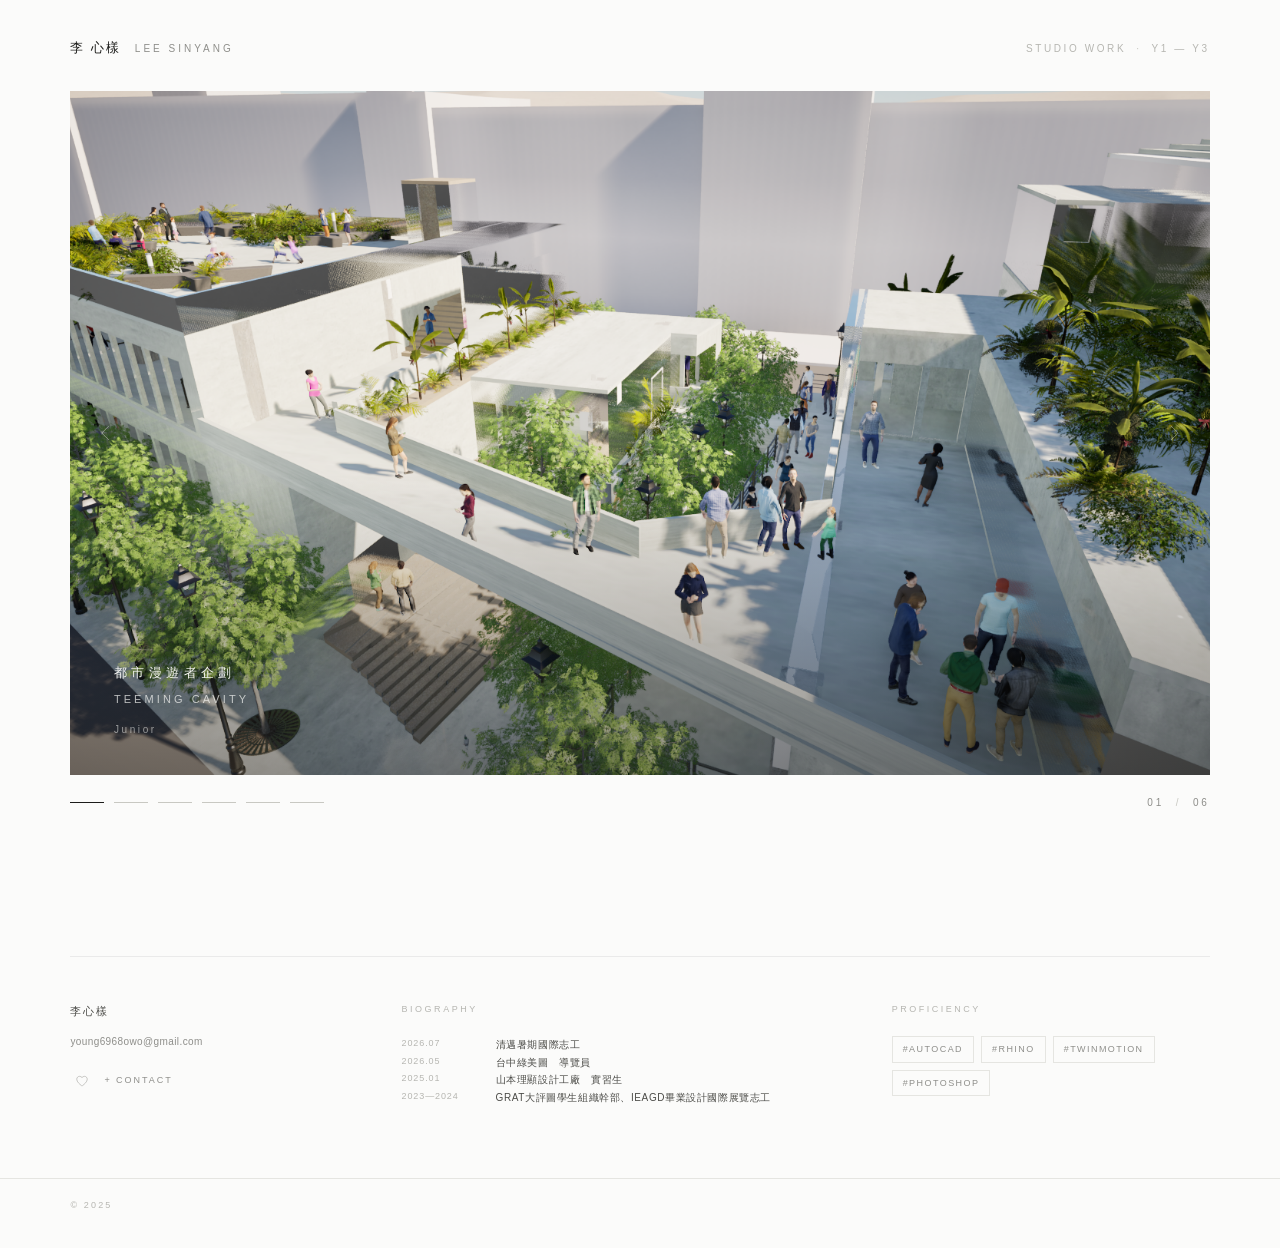
==== index.html @ 543eb3b4 "Redesign footer with Japanese architectural 3-column micro-typography and update PROFILE to BIOGRAPH" ====
<!DOCTYPE html>
<html lang="zh-Hant">
<head>
<meta charset="UTF-8">
<meta name="viewport" content="width=device-width, initial-scale=1">
<meta name="description" content="李心樣 LEE SINYANG — Studio Work, Y1 — Y3">
<title>李心樣 LEE SINYANG — Architecture Portfolio</title>
<link rel="stylesheet" href="style.css">
<link rel="preload" as="image" href="images/cover-1.png" fetchpriority="high">
<!-- 桌機（>768px）沿用瀏覽器原生預載，畫質與速度完全不變；手機由 script.js 延遲載入 -->
<link rel="preload" as="image" href="images/cover-2.jpg" media="(min-width: 769px)">
<link rel="preload" as="image" href="images/cover-3.jpg" media="(min-width: 769px)">
<link rel="preload" as="image" href="images/cover-4.png" media="(min-width: 769px)">
<link rel="preload" as="image" href="images/cover-5.jpg" media="(min-width: 769px)">
<link rel="preload" as="image" href="images/cover-6.jpg" media="(min-width: 769px)">
</head>
<body class="page-home">

  <!-- ============================ HEADER ============================ -->
  <header class="site-head">
    <a class="mark" href="index.html">
      <span class="mark-cn"><span class="surname">李</span><span class="given">心樣</span></span>
      <span class="mark-en">LEE SINYANG</span>
    </a>
    <nav class="head-meta" aria-label="站內資訊">
      <span>STUDIO WORK</span>
      <span class="dotsep">·</span>
      <span>Y1 — Y3</span>
    </nav>
  </header>

  <main>

    <!-- ============================ HERO CAROUSEL ============================ -->
    <section class="hero" id="hero" aria-roledescription="carousel" aria-label="建築作品輪播">

      <div class="slides" id="slides">

        <article class="slide is-active" data-id="1" aria-hidden="false">
          <a class="slide-link" href="project.html?id=1">
            <img src="images/cover-1.png" alt="都市漫遊者企劃 Teeming Cavity" fetchpriority="high" decoding="async">
            <div class="slide-caption">
              <h2 class="s-title-cn">都市漫遊者企劃</h2>
              <p class="s-title-en">TEEMING CAVITY</p>
              <p class="s-meta">Junior</p>
            </div>
          </a>
        </article>

        <article class="slide" data-id="2" aria-hidden="true">
          <a class="slide-link" href="project.html?id=2">
            <img data-src="images/cover-2.jpg" alt="閭巷囊體 Everyday Block" loading="lazy" decoding="async">
            <div class="slide-caption">
              <h2 class="s-title-cn">閭巷囊體</h2>
              <p class="s-title-en">EVERYDAY BLOCK</p>
              <p class="s-meta">Junior</p>
            </div>
          </a>
        </article>

        <article class="slide" data-id="3" aria-hidden="true">
          <a class="slide-link" href="project.html?id=3">
            <img data-src="images/cover-3.jpg" alt="海線物語 Ephemeral-Mass" loading="lazy" decoding="async">
            <div class="slide-caption">
              <h2 class="s-title-cn">海線物語</h2>
              <p class="s-title-en">EPHEMERAL-MASS</p>
              <p class="s-meta">Sophomore</p>
            </div>
          </a>
        </article>

        <article class="slide" data-id="4" aria-hidden="true">
          <a class="slide-link" href="project.html?id=4">
            <img data-src="images/cover-4.png" alt="居住身體與都市身體 Slit Oculus" loading="lazy" decoding="async">
            <div class="slide-caption">
              <h2 class="s-title-cn">居住身體與都市身體</h2>
              <p class="s-title-en">SLIT OCULUS</p>
              <p class="s-meta">Sophomore</p>
            </div>
          </a>
        </article>

        <article class="slide" data-id="5" aria-hidden="true">
          <a class="slide-link" href="project.html?id=5">
            <img data-src="images/cover-5.jpg" alt="室內·視外·室外·視內" loading="lazy" decoding="async">
            <div class="slide-caption">
              <h2 class="s-title-cn">室內·視外·室外·視內</h2>
              <p class="s-title-en">[ IN ] SIGHT · OUT&nbsp;&nbsp;[ OUT ] SITE · IN</p>
              <p class="s-meta">Freshman</p>
            </div>
          </a>
        </article>

        <article class="slide" data-id="6" aria-hidden="true">
          <a class="slide-link" href="project.html?id=6">
            <img data-src="images/cover-6.jpg" alt="之間 Between" loading="lazy" decoding="async">
            <div class="slide-caption">
              <h2 class="s-title-cn">之間</h2>
              <p class="s-title-en">BETWEEN</p>
              <p class="s-meta">Freshman</p>
            </div>
          </a>
        </article>

        <button class="nav-arrow nav-prev" id="prevBtn" type="button" aria-label="上一件作品">
          <svg viewBox="0 0 24 24" aria-hidden="true"><path d="M15 4 L7 12 L15 20"/></svg>
        </button>
        <button class="nav-arrow nav-next" id="nextBtn" type="button" aria-label="下一件作品">
          <svg viewBox="0 0 24 24" aria-hidden="true"><path d="M9 4 L17 12 L9 20"/></svg>
        </button>
      </div>

      <div class="hero-foot">
        <div class="progress" id="progress" role="tablist" aria-label="作品進度"></div>
        <div class="counter">
          <span id="counterCur">01</span>
          <span class="sep">/</span>
          <span>06</span>
        </div>
      </div>
    </section>

    <!-- ============================ PROFILE / FOOTER INFO ============================ -->
    <section class="profile" id="profile">
      <div class="profile-grid">

        <div class="col col-name">
          <div class="identity">
            <p class="identity-name">李心樣</p>
            <a class="identity-mail" href="mailto:young6968owo@gmail.com">young6968owo@gmail.com</a>
            <div class="identity-actions">
              <button class="heart-btn" id="heartBtn" type="button" aria-label="Like this portfolio">
                <svg class="heart-icon" viewBox="0 0 24 24" aria-hidden="true">
                  <path d="M12 20.3c-.3 0-.6-.1-.8-.3C7.9 17.3 3 13.4 3 8.9 3 6.2 5.1 4 7.8 4c1.6 0 3.1.8 4.2 2.1C13.1 4.8 14.6 4 16.2 4 18.9 4 21 6.2 21 8.9c0 4.5-4.9 8.4-8.2 11.1-.2.2-.5.3-.8.3z"/>
                </svg>
              </button>
              <button class="contact-toggle" type="button" id="contactToggle" aria-expanded="false" aria-controls="contactPanel">+ CONTACT</button>
            </div>
          </div>
        </div>

        <div class="col col-bio">
          <p class="label">BIOGRAPHY</p>
          <ul class="bio">
            <li><span class="yr">2026.07</span><span class="txt">清邁暑期國際志工</span></li>
            <li><span class="yr">2026.05</span><span class="txt">台中綠美圖　導覽員</span></li>
            <li><span class="yr">2025.01</span><span class="txt">山本理顯設計工廠　實習生</span></li>
            <li><span class="yr">2023—2024</span><span class="txt">GRAT大評圖學生組織幹部、IEAGD畢業設計國際展覽志工</span></li>
          </ul>
        </div>

        <div class="col col-skills">
          <p class="label">PROFICIENCY</p>
          <ul class="tags">
            <li>#AutoCAD</li>
            <li>#Rhino</li>
            <li>#Twinmotion</li>
            <li>#Photoshop</li>
          </ul>
        </div>

      </div>

      <div class="contact-panel" id="contactPanel">
        <form class="contact-form" id="contactForm" novalidate>
          <textarea class="contact-memo" name="message" placeholder="MEMO" required></textarea>
          <input class="contact-visitor" type="text" name="visitor" placeholder="NAME / EMAIL (OPTIONAL)">
          <div class="contact-actions">
            <button class="send-btn" type="submit">SEND</button>
            <span class="send-status" id="sendStatus" aria-live="polite"></span>
          </div>
        </form>
      </div>
    </section>

  </main>

  <footer class="site-foot">
    <span>© 2025</span>
  </footer>

  <script src="script.js"></script>
</body>
</html>
---- style.css ----
/* ==========================================================================
   MU CHEN — Architecture Portfolio
   Japanese minimal : 大面積留白 / 極淡灰階 / 輕盈無襯線 / 嚴謹對齊
   ========================================================================== */

/* ---------- reset ---------- */
*, *::before, *::after { box-sizing: border-box; }
html, body, h1, h2, h3, p, figure, figcaption, ul, li { margin: 0; padding: 0; }
ul { list-style: none; }
img { display: block; max-width: 100%; }
a { color: inherit; text-decoration: none; }
button { font: inherit; color: inherit; background: none; border: 0; padding: 0; cursor: pointer; }

/* ---------- tokens ---------- */
:root {
  --bg:          #fbfbfa;   /* 紙白 */
  --ink:         #1c1c1a;   /* 墨 */
  --ink-soft:    #4c4c48;
  --gray:        #8e8e8a;
  --gray-light:  #b6b6b1;
  --line:        #e5e5e1;
  --line-strong: #c8c8c2;
  --on-image:    #f5f5f2;

  --font: "Helvetica Neue", Helvetica, "Hiragino Kaku Gothic ProN", "Noto Sans TC",
          "PingFang TC", "Microsoft JhengHei", Arial, sans-serif;

  --ease: cubic-bezier(.22, .61, .36, 1);
  --fade: 1400ms;                       /* 輪播淡入淡出時間 */
  --pad:  clamp(20px, 5.5vw, 84px);     /* 全站左右留白 */
}

html { -webkit-text-size-adjust: 100%; }

body {
  background: var(--bg);
  color: var(--ink);
  font-family: var(--font);
  font-size: 13px;
  font-weight: 300;
  line-height: 1.9;
  letter-spacing: .06em;
  -webkit-font-smoothing: antialiased;
  -moz-osx-font-smoothing: grayscale;
}

/* 共用微字級標籤 */
.label {
  font-size: .5625rem;         /* 9px */
  letter-spacing: .28em;
  text-transform: uppercase;
  color: var(--gray-light);
  margin-bottom: 18px;
}

/* 圖片尚未放入 images/ 時的極簡佔位框 */
.fig-missing {
  width: 100%;
  min-height: 240px;
  border: 1px solid var(--line);
  background: #f4f4f2;
  display: flex;
  align-items: center;
  justify-content: center;
  font-size: .625rem;
  letter-spacing: .24em;
  color: var(--gray-light);
  text-transform: uppercase;
}

/* ==========================================================================
   HEADER
   ========================================================================== */
.site-head {
  display: flex;
  align-items: flex-start;
  justify-content: space-between;
  padding: clamp(24px, 4vh, 44px) var(--pad) clamp(20px, 3.4vh, 36px);
}

.mark { display: flex; align-items: baseline; gap: 14px; }
.mark-cn { font-size: .8125rem; letter-spacing: normal; display: inline-flex; }
.mark-cn .surname { margin-right: .6em; }
.mark-cn .given { letter-spacing: .14em; }
.mark-en { font-size: .625rem; letter-spacing: .3em; color: var(--gray); }

.head-meta {
  display: flex;
  gap: 10px;
  font-size: .625rem;
  letter-spacing: .26em;
  color: var(--gray-light);
  padding-top: 3px;
}
.head-meta .dotsep { color: var(--line-strong); }

/* ==========================================================================
   HERO CAROUSEL
   ========================================================================== */
.hero { padding: 0 var(--pad); }

.slides {
  position: relative;
  width: 100%;
  height: min(76vh, 780px);
  overflow: hidden;
  background: #f0f0ee;
}

.slide {
  position: absolute;
  inset: 0;
  opacity: 0;
  visibility: hidden;
  transition: opacity var(--fade) var(--ease), visibility 0s linear var(--fade);
}
.slide.is-active {
  opacity: 1;
  visibility: visible;
  z-index: 2;
  transition: opacity var(--fade) var(--ease), visibility 0s;
}

.slide-link { display: block; width: 100%; height: 100%; position: relative; }

.slide img {
  width: 100%;
  height: 100%;
  object-fit: cover;
  transform: scale(1);
  transition: transform 7200ms linear;
}
.slide.is-active img { transform: scale(1.045); }   /* 極輕微推進 */

.slide .fig-missing { height: 100%; min-height: 0; border: 0; }

/* 底部極淡漸層，只為托住小字 */
.slide-link::after {
  content: "";
  position: absolute;
  left: 0; right: 0; bottom: 0;
  height: 44%;
  background: linear-gradient(to top, rgba(20, 20, 18, .42), rgba(20, 20, 18, 0));
  pointer-events: none;
}

.slide-caption {
  position: absolute;
  left: clamp(20px, 3.4vw, 48px);
  bottom: clamp(22px, 4vh, 44px);
  z-index: 2;
  color: var(--on-image);
}
.s-title-cn {
  font-size: .8125rem;         /* 13px */
  font-weight: 300;
  letter-spacing: .34em;
  line-height: 1.6;
}
.s-title-en {
  margin-top: 6px;
  font-size: .6875rem;         /* 11px */
  letter-spacing: .28em;
  color: rgba(245, 245, 242, .72);
}
.s-meta {
  margin-top: 10px;
  font-size: .625rem;          /* 10px */
  letter-spacing: .26em;
  color: rgba(245, 245, 242, .55);
}
.s-meta .sep { padding: 0 6px; }

/* ---------- 微型箭頭 ---------- */
.nav-arrow {
  position: absolute;
  top: 50%;
  z-index: 3;
  width: 46px; height: 46px;
  transform: translateY(-50%);
  display: flex; align-items: center; justify-content: center;
  opacity: .5;
  transition: opacity 400ms var(--ease);
}
.nav-arrow:hover, .nav-arrow:focus-visible { opacity: 1; }
.nav-prev { left: clamp(4px, 1vw, 14px); }
.nav-next { right: clamp(4px, 1vw, 14px); }
.nav-arrow svg {
  width: 20px; height: 20px;
  fill: none;
  stroke: var(--on-image);
  stroke-width: 1;
  stroke-linecap: square;
  stroke-linejoin: miter;
}

/* ---------- 進度線 + 計數 ---------- */
.hero-foot {
  display: flex;
  align-items: center;
  justify-content: space-between;
  padding: 18px 0 0;
}

.progress { display: flex; gap: 10px; }

.dot {
  width: 34px; height: 16px;
  display: flex; align-items: center;
  position: relative;
}
.dot::before {
  content: "";
  position: absolute;
  left: 0; right: 0;
  height: 1px;
  background: var(--line-strong);
}
.dot-fill {
  position: relative;
  display: block;
  width: 100%; height: 1px;
  background: var(--ink);
  transform: scaleX(0);
  transform-origin: left center;
}
.dot.is-active .dot-fill { animation: dotFill 5000ms linear forwards; }
.dot.is-active.is-paused .dot-fill { animation-play-state: paused; }

@keyframes dotFill { from { transform: scaleX(0); } to { transform: scaleX(1); } }

.counter {
  font-size: .625rem;
  letter-spacing: .28em;
  color: var(--gray);
}
.counter .sep { padding: 0 6px; color: var(--line-strong); }

/* ==========================================================================
   PROFILE
   ========================================================================== */
.profile {
  padding: clamp(80px, 16vh, 190px) var(--pad) clamp(48px, 8vh, 90px);
}

.profile-grid {
  display: grid;
  grid-template-columns: minmax(180px, .8fr) minmax(280px, 1.3fr) minmax(200px, 1fr);
  gap: clamp(36px, 6vw, 110px);
  align-items: start;
  border-top: 1px solid #eaeaea;
  padding-top: 44px;
}

/* ---- 左欄 [IDENTIFIER]：姓名 / Email / 微型按鈕群，垂直收束 ---- */
.identity {
  display: flex;
  flex-direction: column;
  align-items: flex-start;
  gap: 10px;
}
.identity-name {
  font-size: .6875rem;         /* 11px */
  letter-spacing: .15em;
  color: var(--ink-soft);
}
.identity-mail {
  font-size: .625rem;          /* 10px */
  letter-spacing: .04em;
  text-transform: lowercase;
  color: var(--gray);
  border-bottom: 1px solid transparent;
  padding-bottom: 2px;
  transition: border-color 400ms var(--ease), color 400ms var(--ease);
}
.identity-mail:hover { color: var(--ink); border-color: var(--line); }

.identity-actions {
  display: flex;
  align-items: center;
  gap: 6px;
  margin-top: 2px;
}

.heart-btn {
  display: inline-flex;
  align-items: center;
  justify-content: center;
  width: 24px;
  height: 24px;
  padding: 0;
}
.heart-icon {
  width: 14px;
  height: 14px;
  fill: none;
  stroke: var(--gray-light);
  stroke-width: 1.3;
  transition: stroke 400ms var(--ease);
}
.heart-btn:hover .heart-icon { stroke: var(--gray); }
.heart-btn.is-liked .heart-icon {
  fill: #c9776b;
  stroke: #c9776b;
  animation: heartPop 620ms var(--ease);
}
@keyframes heartPop {
  0%   { transform: scale(1); }
  30%  { transform: scale(1.4); }
  55%  { transform: scale(.9); }
  100% { transform: scale(1); }
}

.bio li {
  display: flex;
  gap: 18px;
  font-size: .625rem;          /* 10px */
  line-height: 1.75;
  color: var(--ink-soft);
}
.bio .yr {
  flex: 0 0 76px;
  font-size: .5625rem;         /* 9px */
  letter-spacing: .1em;
  color: var(--gray-light);
}
.bio .txt { letter-spacing: .06em; }

.tags { display: flex; flex-wrap: wrap; gap: 7px; }
.tags li {
  font-size: .5625rem;         /* 9px */
  letter-spacing: .16em;
  text-transform: uppercase;
  color: var(--gray);
  border: 1px solid var(--line);
  padding: 5px 10px;
  line-height: 1.6;
  transition: border-color 400ms var(--ease), color 400ms var(--ease);
}
.tags li:hover { border-color: var(--line-strong); color: var(--ink-soft); }

/* ==========================================================================
   FOOTER
   ========================================================================== */
.site-foot {
  padding: 18px var(--pad) 34px;
  border-top: 1px solid var(--line);
  font-size: .5625rem;
  letter-spacing: .24em;
  color: var(--gray-light);
}

/* 左欄按鈕群：愛心 + CONTACT，緊湊並列，不再橫拉成長條 */
.contact-toggle {
  font-size: .5625rem;         /* 9px */
  letter-spacing: .22em;
  color: var(--gray);
  padding: 6px 4px;
  transition: color 400ms var(--ease);
}
.contact-toggle:hover { color: var(--ink); }

.contact-panel {
  max-height: 0;
  opacity: 0;
  overflow: hidden;
  visibility: hidden;
  transition: max-height 600ms var(--ease), opacity 400ms var(--ease), visibility 0s linear 600ms;
}
.contact-panel.is-open {
  max-height: 420px;
  opacity: 1;
  visibility: visible;
  transition: max-height 600ms var(--ease), opacity 500ms var(--ease) 80ms, visibility 0s;
}

.contact-form {
  display: flex;
  flex-direction: column;
  gap: 16px;
  max-width: 420px;
  margin-top: 32px;
}
.contact-memo,
.contact-visitor {
  width: 100%;
  border: none;
  border-bottom: 1px solid var(--line);
  background: transparent;
  font-family: var(--font);
  font-size: .75rem;
  letter-spacing: .06em;
  color: var(--ink);
  padding: 8px 2px;
  transition: border-color 400ms var(--ease);
}
.contact-memo { resize: vertical; min-height: 64px; line-height: 1.9; }
.contact-memo:focus,
.contact-visitor:focus { outline: none; border-color: var(--ink); }
.contact-memo::placeholder,
.contact-visitor::placeholder {
  color: var(--gray-light);
  letter-spacing: .22em;
  font-size: .625rem;
  text-transform: uppercase;
}

.contact-actions { display: flex; align-items: center; gap: 18px; }
.send-btn {
  font-size: .625rem;
  letter-spacing: .3em;
  text-transform: uppercase;
  color: var(--ink-soft);
  border: 1px solid var(--line-strong);
  padding: 10px 24px;
  transition: border-color 400ms var(--ease), color 400ms var(--ease);
}
.send-btn:hover { border-color: var(--ink); color: var(--ink); }
.send-btn:disabled { opacity: .5; }
.send-status {
  font-size: .5625rem;
  letter-spacing: .22em;
  color: var(--gray);
  opacity: 0;
  transition: opacity 400ms var(--ease);
}
.send-status.is-visible { opacity: 1; }

/* ==========================================================================
   PROJECT PAGE
   ========================================================================== */
.html-project {
  scroll-behavior: smooth;
  scroll-snap-type: y proximity;
}

.proj-head {
  position: fixed;
  top: 0; left: 0; right: 0;
  z-index: 20;
  display: flex;
  align-items: baseline;
  justify-content: space-between;
  padding: clamp(18px, 3vh, 30px) var(--pad);
  background: rgba(251, 251, 250, .86);
  -webkit-backdrop-filter: blur(10px);
  backdrop-filter: blur(10px);
}

.back {
  display: inline-flex;
  align-items: baseline;
  gap: 10px;
  font-size: .625rem;
  letter-spacing: .3em;
  color: var(--gray);
  transition: color 400ms var(--ease);
  padding: 12px;
  margin: -12px;   /* 擴大手機點擊範圍，不影響視覺字級與位置 */
}
.back:hover { color: var(--ink); }
.back .arrow {
  font-size: .75rem;
  display: inline-block;
  transition: transform 400ms var(--ease);
}
.back:hover .arrow { transform: translateX(-4px); }

.proj-id {
  display: flex;
  align-items: baseline;
  gap: 16px;
  text-align: right;
}
.proj-id .p-cn   { font-size: .75rem;  letter-spacing: .3em; }
.proj-id .p-en   { font-size: .625rem; letter-spacing: .26em; color: var(--gray); }
.proj-id .p-meta { font-size: .625rem; letter-spacing: .22em; color: var(--gray-light); }

/* ---------- 右側導覽細線 ---------- */
.rail {
  position: fixed;
  right: calc(var(--pad) * .55);
  top: 50%;
  transform: translateY(-50%);
  z-index: 15;
  display: flex;
  flex-direction: column;
  align-items: flex-end;
  gap: 12px;
  font-size: .5625rem;
  letter-spacing: .22em;
  color: var(--gray-light);
}
.rail-ticks { display: flex; flex-direction: column; align-items: flex-end; gap: 9px; }
.tick {
  display: block;
  width: 16px; height: 1px;
  background: var(--line-strong);
  transition: width 500ms var(--ease), background 500ms var(--ease);
}
.tick.is-current { width: 30px; background: var(--ink); }
.rail-num { color: var(--ink); }

/* ---------- 十頁 ---------- */
.sheet {
  min-height: 100vh;
  scroll-snap-align: start;
  display: flex;
  flex-direction: column;
  justify-content: center;
  padding: clamp(88px, 13vh, 140px) var(--pad) clamp(44px, 8vh, 92px);
}

.sheet-fig {
  flex: 1 1 auto;
  min-height: 0;
  display: flex;
  align-items: center;
  justify-content: center;
}
.sheet-fig img {
  max-height: 70vh;
  max-width: 100%;
  width: auto;
  object-fit: contain;
  opacity: 0;
  transform: translateY(16px);
  transition: opacity 1200ms var(--ease), transform 1200ms var(--ease);
}
.sheet.is-visible .sheet-fig img { opacity: 1; transform: none; }
.sheet-fig .fig-missing { max-width: 900px; height: 56vh; }

.sheet-cap {
  flex: 0 0 auto;
  margin-top: 20px;
  display: flex;
  align-items: baseline;
  gap: 20px;
  font-size: .625rem;          /* 10px */
  letter-spacing: .28em;
  color: var(--gray);
  text-transform: uppercase;
  opacity: 0;
  transform: translateY(8px);
  transition: opacity 1200ms var(--ease) 160ms, transform 1200ms var(--ease) 160ms;
}
.sheet.is-visible .sheet-cap { opacity: 1; transform: none; }
.sheet-cap .num { color: var(--ink); }

/* 第一頁的簡短說明 */
.sheet-note {
  margin-top: 14px;
  max-width: 46ch;
  font-size: .75rem;
  line-height: 2.2;
  letter-spacing: .1em;
  color: var(--ink-soft);
  opacity: 0;
  transition: opacity 1400ms var(--ease) 280ms;
}
.sheet.is-visible .sheet-note { opacity: 1; }

.proj-foot {
  display: flex;
  justify-content: space-between;
  padding: 30px var(--pad) 40px;
  border-top: 1px solid var(--line);
  font-size: .625rem;
  letter-spacing: .26em;
  color: var(--gray-light);
}
.proj-foot .foot-back { transition: color 400ms var(--ease); }
.proj-foot .foot-back:hover { color: var(--ink); }

/* ==========================================================================
   RESPONSIVE
   ========================================================================== */
@media (max-width: 900px) {
  .profile-grid { grid-template-columns: 1fr 1fr; row-gap: 56px; }
  .col-skills { grid-column: 1 / -1; }
}

@media (max-width: 640px) {
  body { font-size: 12px; }

  /* ---- 首頁封面：1:1 正方形 ---- */
  .slides { aspect-ratio: 1 / 1; height: auto; max-height: 80vh; contain: layout paint; }
  .slide { contain: layout paint; }

  .head-meta { display: none; }
  .profile-grid { grid-template-columns: 1fr; row-gap: 48px; }
  .bio li { flex-direction: column; gap: 0; line-height: 2; }
  .bio .yr { flex: none; }
  .rail { display: none; }
  .proj-id .p-cn, .proj-id .p-meta { display: none; }

  /* ---- 作品內頁：原地畫冊切換模式（Single Page Viewer） ---- */
  .sheets {
    position: relative;
    height: 100vh;
    height: 100dvh;
    overflow: hidden;
    contain: content;
  }
  .sheet {
    position: absolute;
    inset: 0;
    min-height: 0;
    padding: clamp(64px, 12vh, 92px) 20px clamp(48px, 8vh, 72px);
    opacity: 0;
    visibility: hidden;
    contain: layout paint style;
    content-visibility: auto;      /* 非當前頁跳過渲染運算，避免手機重繪卡頓 */
    transition: opacity 900ms var(--ease), visibility 0s linear 900ms;
  }
  .sheet.is-current {
    opacity: 1;
    visibility: visible;
    z-index: 2;
    content-visibility: visible;   /* 當前頁強制完整渲染 */
    transition: opacity 900ms var(--ease), visibility 0s;
  }
  .sheet-fig img { max-height: 58vh; }
  .sheet-note { display: none; }   /* 單頁模式聚焦圖面，說明文字收起 */
}

/* ==========================================================================
   MOTION PREFERENCE
   ========================================================================== */
@media (prefers-reduced-motion: reduce) {
  * { transition-duration: .01ms !important; animation-duration: .01ms !important; }
  .html-project { scroll-behavior: auto; }
  .slide.is-active img { transform: none; }
  .dot.is-active .dot-fill { transform: scaleX(1); animation: none; }
  .sheet .sheet-fig img,
  .sheet .sheet-cap,
  .sheet .sheet-note { opacity: 1; transform: none; }
}

/* focus */
:focus-visible { outline: 1px solid var(--line-strong); outline-offset: 4px; }
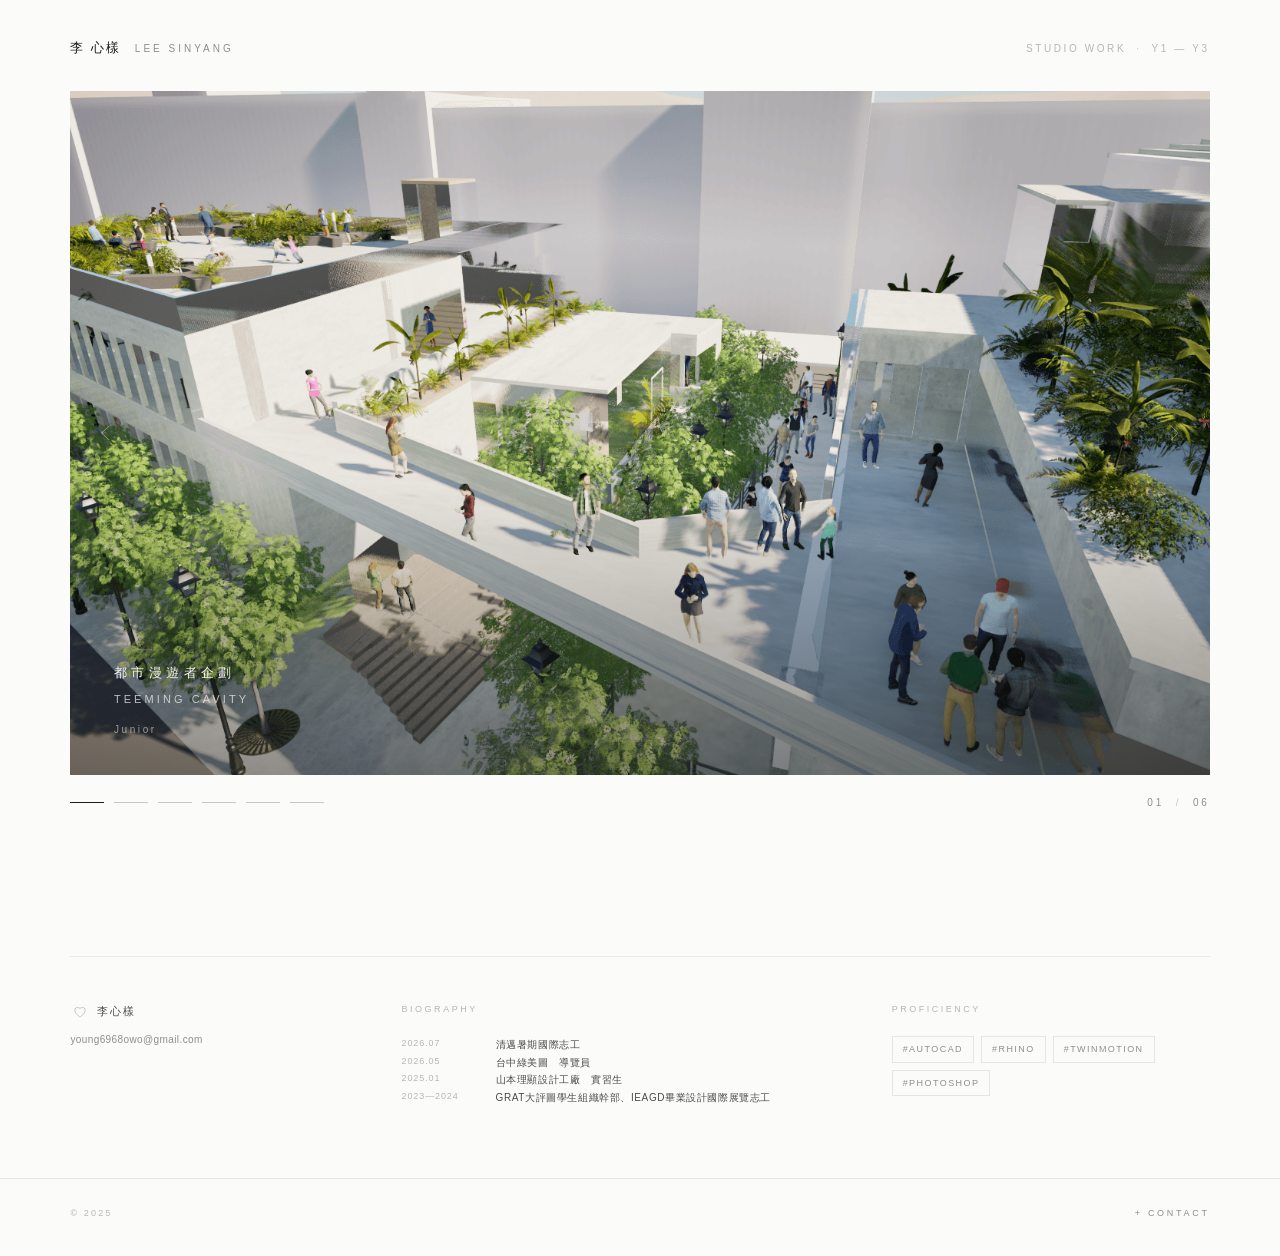
==== commit 386c5adc: "Reposition heart before name, email on new line, and tuck +CONTACT back to footer bottom" ====
--- a/index.html
+++ b/index.html
@@ -126,16 +126,15 @@
 
         <div class="col col-name">
           <div class="identity">
-            <p class="identity-name">李心樣</p>
-            <a class="identity-mail" href="mailto:young6968owo@gmail.com">young6968owo@gmail.com</a>
-            <div class="identity-actions">
+            <div class="identity-row">
               <button class="heart-btn" id="heartBtn" type="button" aria-label="Like this portfolio">
                 <svg class="heart-icon" viewBox="0 0 24 24" aria-hidden="true">
                   <path d="M12 20.3c-.3 0-.6-.1-.8-.3C7.9 17.3 3 13.4 3 8.9 3 6.2 5.1 4 7.8 4c1.6 0 3.1.8 4.2 2.1C13.1 4.8 14.6 4 16.2 4 18.9 4 21 6.2 21 8.9c0 4.5-4.9 8.4-8.2 11.1-.2.2-.5.3-.8.3z"/>
                 </svg>
               </button>
-              <button class="contact-toggle" type="button" id="contactToggle" aria-expanded="false" aria-controls="contactPanel">+ CONTACT</button>
+              <p class="identity-name">李心樣</p>
             </div>
+            <a class="identity-mail" href="mailto:young6968owo@gmail.com">young6968owo@gmail.com</a>
           </div>
         </div>
 
@@ -160,23 +159,26 @@
         </div>
 
       </div>
-
-      <div class="contact-panel" id="contactPanel">
-        <form class="contact-form" id="contactForm" novalidate>
-          <textarea class="contact-memo" name="message" placeholder="MEMO" required></textarea>
-          <input class="contact-visitor" type="text" name="visitor" placeholder="NAME / EMAIL (OPTIONAL)">
-          <div class="contact-actions">
-            <button class="send-btn" type="submit">SEND</button>
-            <span class="send-status" id="sendStatus" aria-live="polite"></span>
-          </div>
-        </form>
-      </div>
     </section>
 
   </main>
 
   <footer class="site-foot">
-    <span>© 2025</span>
+    <div class="foot-row">
+      <span>© 2025</span>
+      <button class="contact-toggle" type="button" id="contactToggle" aria-expanded="false" aria-controls="contactPanel">+ CONTACT</button>
+    </div>
+
+    <div class="contact-panel" id="contactPanel">
+      <form class="contact-form" id="contactForm" novalidate>
+        <textarea class="contact-memo" name="message" placeholder="MEMO" required></textarea>
+        <input class="contact-visitor" type="text" name="visitor" placeholder="NAME / EMAIL (OPTIONAL)">
+        <div class="contact-actions">
+          <button class="send-btn" type="submit">SEND</button>
+          <span class="send-status" id="sendStatus" aria-live="polite"></span>
+        </div>
+      </form>
+    </div>
   </footer>
 
   <script src="script.js"></script>
--- a/style.css
+++ b/style.css
@@ -252,12 +252,17 @@
   padding-top: 44px;
 }
 
-/* ---- 左欄 [IDENTIFIER]：姓名 / Email / 微型按鈕群，垂直收束 ---- */
+/* ---- 左欄 [IDENTIFIER]：愛心＋姓名同行，Email 獨立換行 ---- */
 .identity {
   display: flex;
   flex-direction: column;
   align-items: flex-start;
-  gap: 10px;
+  gap: 8px;
+}
+.identity-row {
+  display: inline-flex;
+  align-items: center;
+  gap: 7px;                    /* 愛心與姓名間距 6~8px */
 }
 .identity-name {
   font-size: .6875rem;         /* 11px */
@@ -275,19 +280,12 @@
 }
 .identity-mail:hover { color: var(--ink); border-color: var(--line); }
 
-.identity-actions {
-  display: flex;
-  align-items: center;
-  gap: 6px;
-  margin-top: 2px;
-}
-
 .heart-btn {
   display: inline-flex;
   align-items: center;
   justify-content: center;
-  width: 24px;
-  height: 24px;
+  width: 20px;
+  height: 20px;
   padding: 0;
 }
 .heart-icon {
@@ -343,19 +341,25 @@
    FOOTER
    ========================================================================== */
 .site-foot {
-  padding: 18px var(--pad) 34px;
+  padding: 26px var(--pad) 34px;
   border-top: 1px solid var(--line);
+}
+.foot-row {
+  display: flex;
+  justify-content: space-between;
+  align-items: center;
   font-size: .5625rem;
   letter-spacing: .24em;
   color: var(--gray-light);
 }
 
-/* 左欄按鈕群：愛心 + CONTACT，緊湊並列，不再橫拉成長條 */
+/* 頁尾獨立一行的細線文字按鈕 */
 .contact-toggle {
   font-size: .5625rem;         /* 9px */
-  letter-spacing: .22em;
+  letter-spacing: .3em;
   color: var(--gray);
-  padding: 6px 4px;
+  padding: 10px;
+  margin: -10px;
   transition: color 400ms var(--ease);
 }
 .contact-toggle:hover { color: var(--ink); }
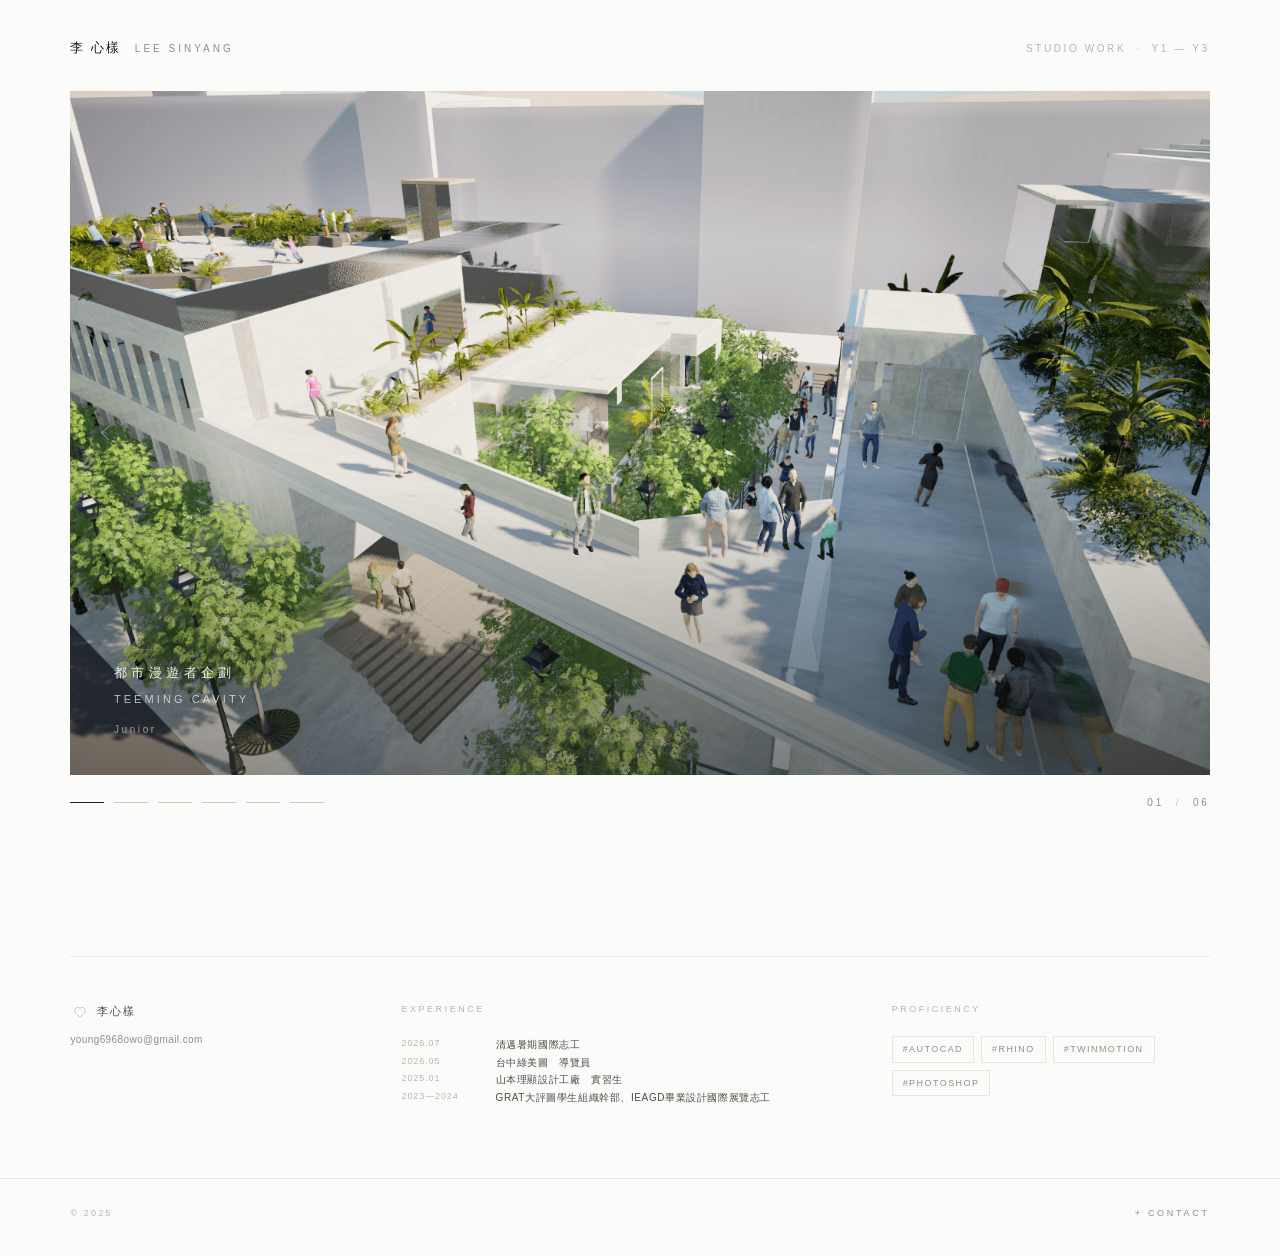
==== commit 439e2347: "Update footer section title from PROFILE to EXPERIENCE" ====
--- a/index.html
+++ b/index.html
@@ -139,7 +139,7 @@
         </div>
 
         <div class="col col-bio">
-          <p class="label">BIOGRAPHY</p>
+          <p class="label">EXPERIENCE</p>
           <ul class="bio">
             <li><span class="yr">2026.07</span><span class="txt">清邁暑期國際志工</span></li>
             <li><span class="yr">2026.05</span><span class="txt">台中綠美圖　導覽員</span></li>
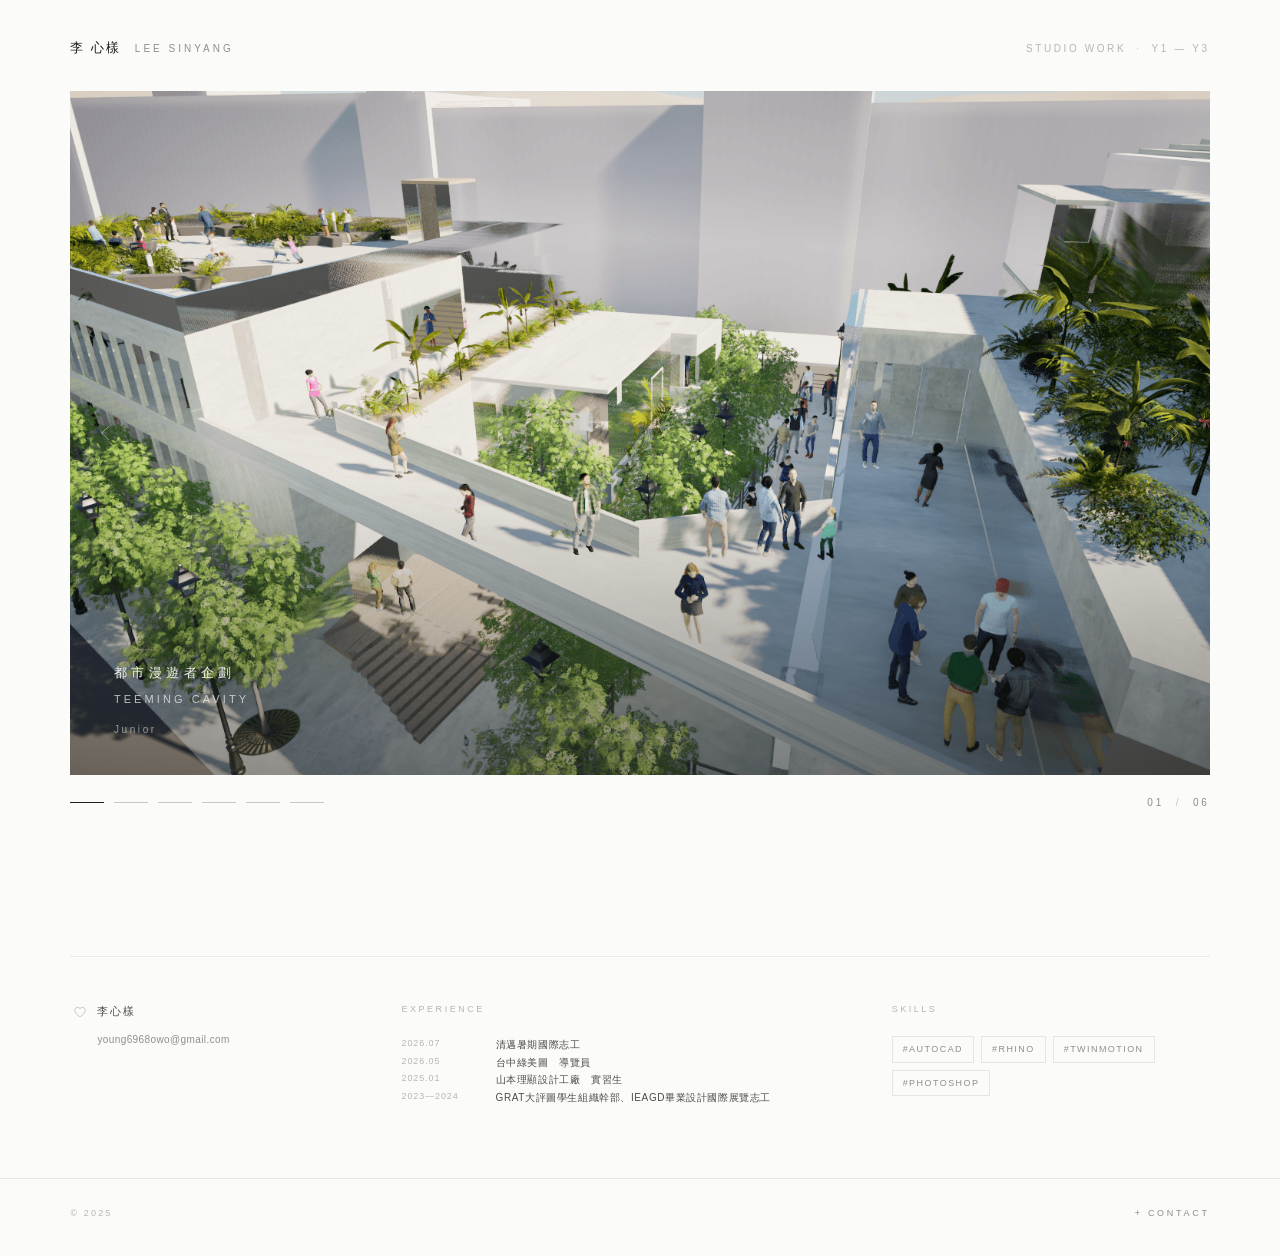
==== commit 28d53d6c: "Rename PROFICIENCY label back to SKILLS" ====
--- a/index.html
+++ b/index.html
@@ -149,7 +149,7 @@
         </div>
 
         <div class="col col-skills">
-          <p class="label">PROFICIENCY</p>
+          <p class="label">SKILLS</p>
           <ul class="tags">
             <li>#AutoCAD</li>
             <li>#Rhino</li>
--- a/style.css
+++ b/style.css
@@ -276,6 +276,7 @@
   color: var(--gray);
   border-bottom: 1px solid transparent;
   padding-bottom: 2px;
+  margin-left: 27px;            /* 對齊姓名「李」的起始位置（愛心寬 20px + 間距 7px） */
   transition: border-color 400ms var(--ease), color 400ms var(--ease);
 }
 .identity-mail:hover { color: var(--ink); border-color: var(--line); }
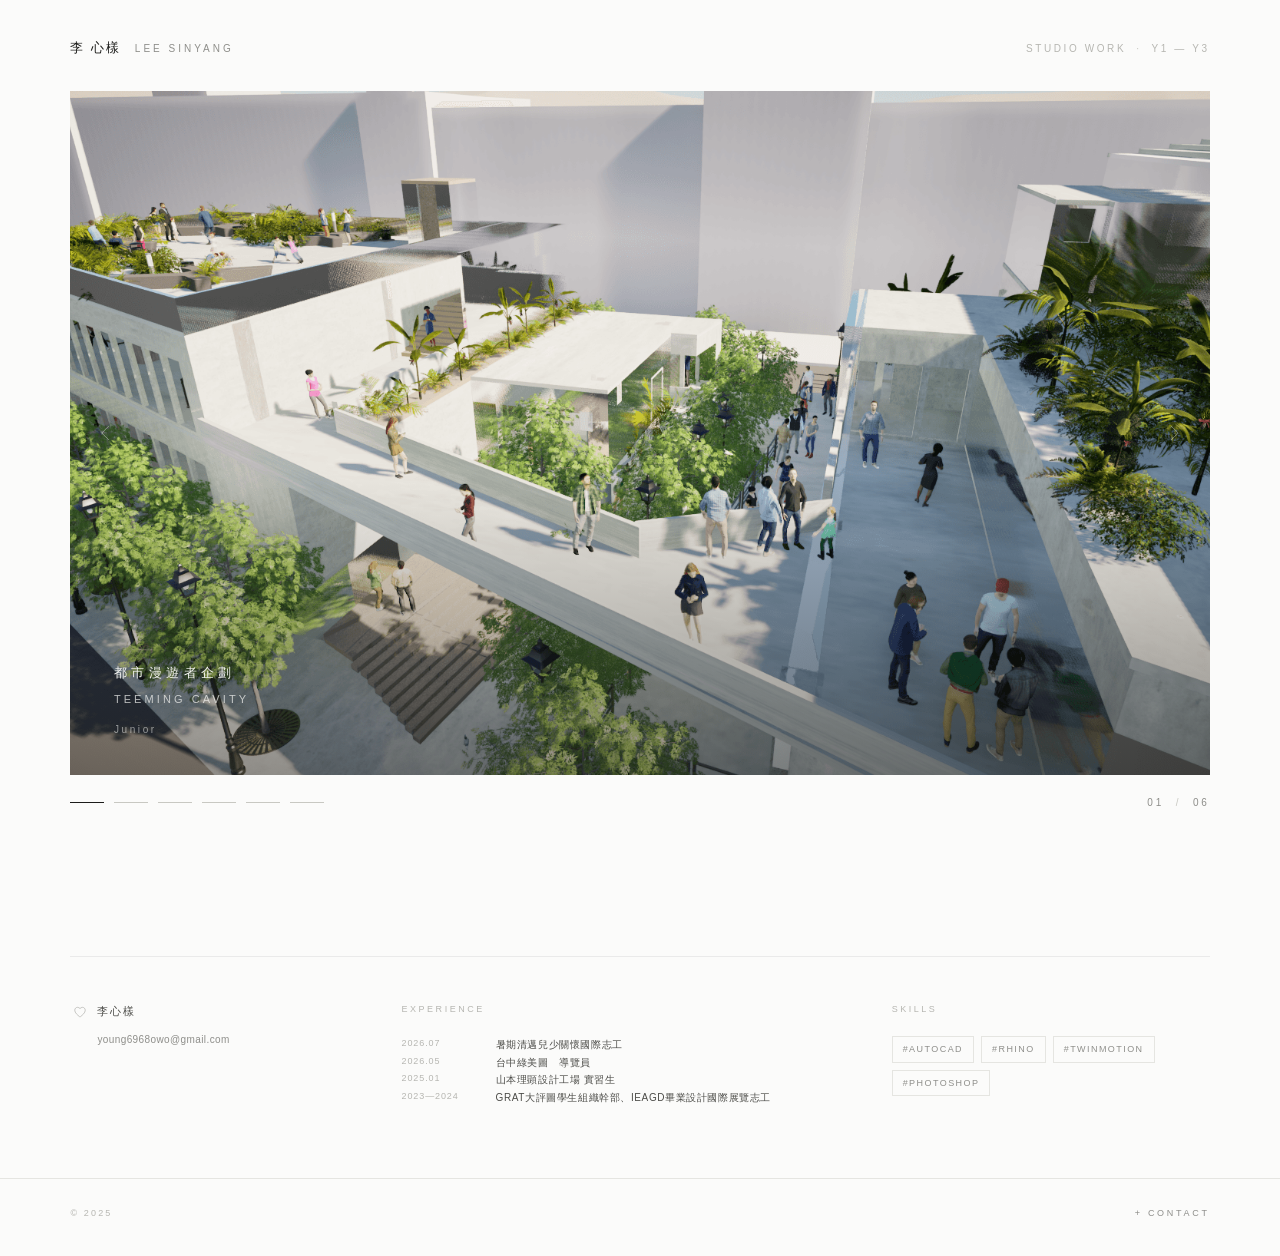
==== commit e8a67e84: "Update experience text: Riken Yamamoto factory intern and Chiang Mai volunteer" ====
--- a/index.html
+++ b/index.html
@@ -141,9 +141,9 @@
         <div class="col col-bio">
           <p class="label">EXPERIENCE</p>
           <ul class="bio">
-            <li><span class="yr">2026.07</span><span class="txt">清邁暑期國際志工</span></li>
+            <li><span class="yr">2026.07</span><span class="txt">暑期清邁兒少關懷國際志工</span></li>
             <li><span class="yr">2026.05</span><span class="txt">台中綠美圖　導覽員</span></li>
-            <li><span class="yr">2025.01</span><span class="txt">山本理顯設計工廠　實習生</span></li>
+            <li><span class="yr">2025.01</span><span class="txt">山本理顕設計工場 實習生</span></li>
             <li><span class="yr">2023—2024</span><span class="txt">GRAT大評圖學生組織幹部、IEAGD畢業設計國際展覽志工</span></li>
           </ul>
         </div>
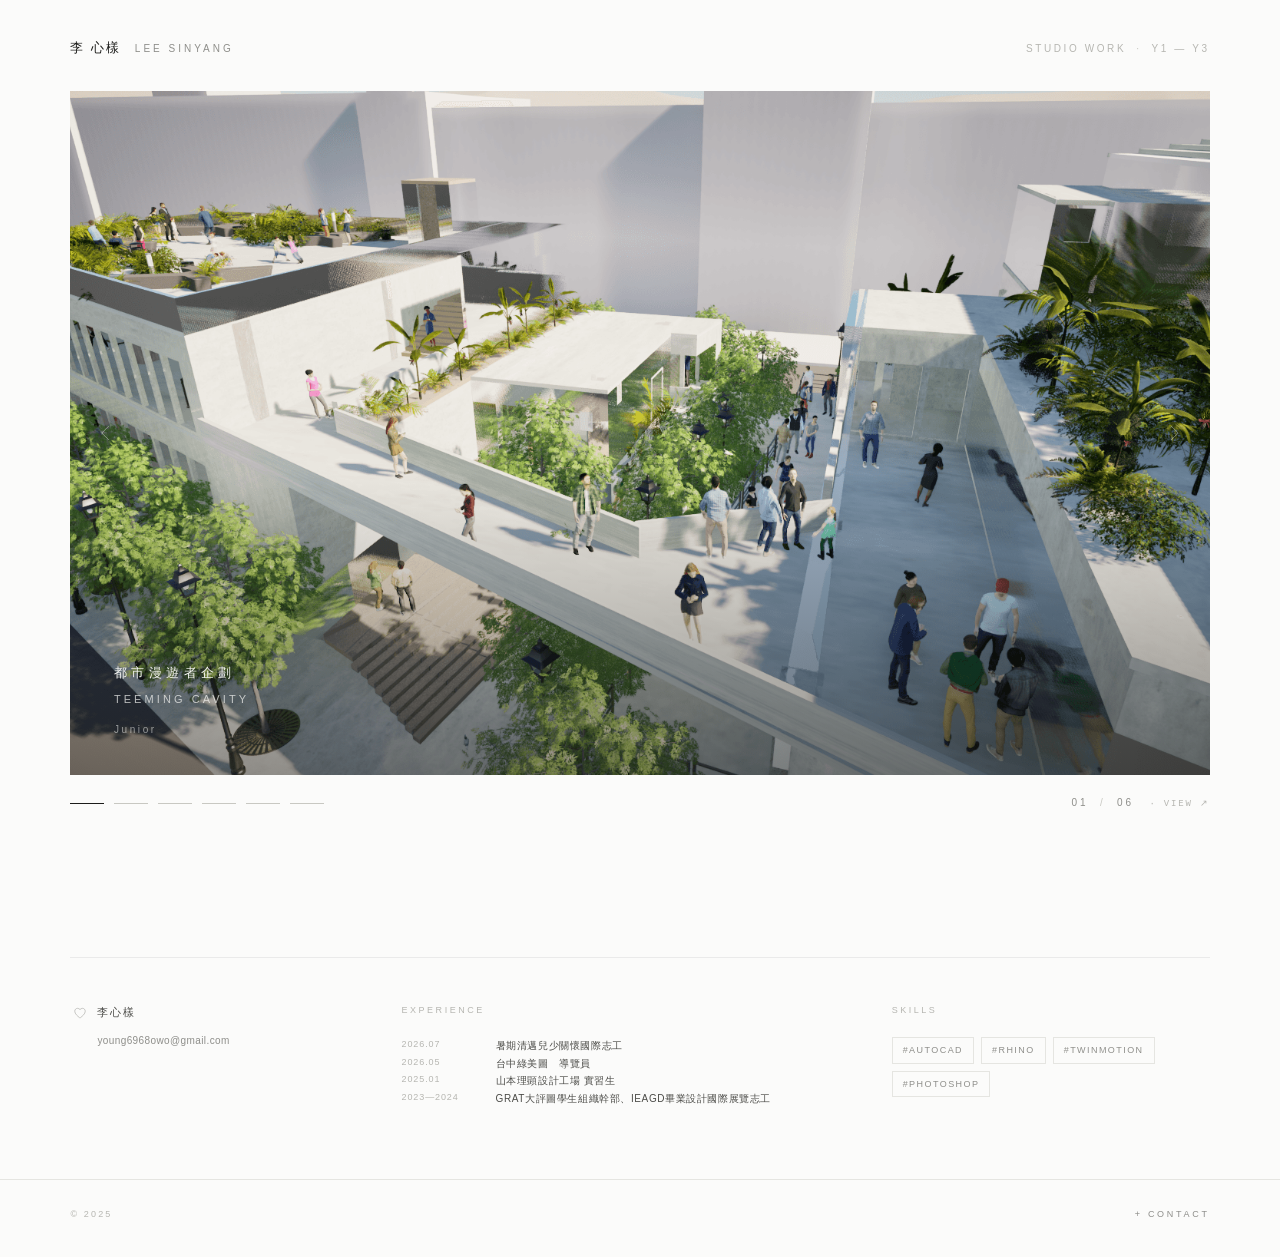
==== commit f9f4e7a5: "Add subtle Japanese architectural affordance hints to enter project view Co-Authored-By: Claude Sonn" ====
--- a/index.html
+++ b/index.html
@@ -44,6 +44,7 @@
               <p class="s-title-en">TEEMING CAVITY</p>
               <p class="s-meta">Junior</p>
             </div>
+            <span class="view-affordance" aria-hidden="true">VIEW PROJECT <span class="va-arrow">↗</span></span>
           </a>
         </article>
 
@@ -55,6 +56,7 @@
               <p class="s-title-en">EVERYDAY BLOCK</p>
               <p class="s-meta">Junior</p>
             </div>
+            <span class="view-affordance" aria-hidden="true">VIEW PROJECT <span class="va-arrow">↗</span></span>
           </a>
         </article>
 
@@ -66,6 +68,7 @@
               <p class="s-title-en">EPHEMERAL-MASS</p>
               <p class="s-meta">Sophomore</p>
             </div>
+            <span class="view-affordance" aria-hidden="true">VIEW PROJECT <span class="va-arrow">↗</span></span>
           </a>
         </article>
 
@@ -77,6 +80,7 @@
               <p class="s-title-en">SLIT OCULUS</p>
               <p class="s-meta">Sophomore</p>
             </div>
+            <span class="view-affordance" aria-hidden="true">VIEW PROJECT <span class="va-arrow">↗</span></span>
           </a>
         </article>
 
@@ -88,6 +92,7 @@
               <p class="s-title-en">[ IN ] SIGHT · OUT&nbsp;&nbsp;[ OUT ] SITE · IN</p>
               <p class="s-meta">Freshman</p>
             </div>
+            <span class="view-affordance" aria-hidden="true">VIEW PROJECT <span class="va-arrow">↗</span></span>
           </a>
         </article>
 
@@ -99,6 +104,7 @@
               <p class="s-title-en">BETWEEN</p>
               <p class="s-meta">Freshman</p>
             </div>
+            <span class="view-affordance" aria-hidden="true">VIEW PROJECT <span class="va-arrow">↗</span></span>
           </a>
         </article>
 
@@ -116,8 +122,11 @@
           <span id="counterCur">01</span>
           <span class="sep">/</span>
           <span>06</span>
+          <span class="counter-hint" aria-hidden="true">· VIEW <span class="hint-arrow">↗</span></span>
         </div>
       </div>
+
+      <p class="tap-hint" id="tapHint" aria-hidden="true">TAP TO VIEW PROJECT</p>
     </section>
 
     <!-- ============================ PROFILE / FOOTER INFO ============================ -->
--- a/style.css
+++ b/style.css
@@ -121,7 +121,7 @@
   transition: opacity var(--fade) var(--ease), visibility 0s;
 }
 
-.slide-link { display: block; width: 100%; height: 100%; position: relative; }
+.slide-link { display: block; width: 100%; height: 100%; position: relative; cursor: pointer; }
 
 .slide img {
   width: 100%;
@@ -131,6 +131,42 @@
   transition: transform 7200ms linear;
 }
 .slide.is-active img { transform: scale(1.045); }   /* 極輕微推進 */
+
+/* 懸停：明確表達「可點擊進入」的極細微縮放回饋，轉場快於 Ken Burns 的緩慢推進 */
+.slide-link:hover img,
+.slide-link:focus-visible img {
+  transform: scale(1.065);
+  transition: transform 900ms var(--ease);
+}
+
+/* 懸停：淡入的「VIEW PROJECT」提示，與左下角說明文字對稱置於右下角 */
+.view-affordance {
+  position: absolute;
+  right: clamp(20px, 3.4vw, 48px);
+  bottom: clamp(22px, 4vh, 44px);
+  z-index: 2;
+  font-size: .625rem;
+  letter-spacing: .26em;
+  text-transform: uppercase;
+  color: var(--on-image);
+  opacity: 0;
+  transform: translateY(6px);
+  transition: opacity 500ms var(--ease), transform 500ms var(--ease);
+  pointer-events: none;
+}
+.va-arrow {
+  display: inline-block;
+  transition: transform 500ms var(--ease);
+}
+.slide-link:hover .view-affordance,
+.slide-link:focus-visible .view-affordance {
+  opacity: .8;
+  transform: translateY(0);
+}
+.slide-link:hover .va-arrow,
+.slide-link:focus-visible .va-arrow {
+  transform: translate(2px, -2px);
+}
 
 .slide .fig-missing { height: 100%; min-height: 0; border: 0; }
 
@@ -235,6 +271,19 @@
   color: var(--gray);
 }
 .counter .sep { padding: 0 6px; color: var(--line-strong); }
+
+/* 序號旁極微型提示：宛如建築刊物頁碼標註 */
+.counter-hint {
+  margin-left: 10px;
+  font-family: "SFMono-Regular", Consolas, "Menlo", monospace;
+  font-size: .5625rem;         /* 9px */
+  letter-spacing: .2em;
+  color: var(--gray-light);
+}
+.hint-arrow { display: inline-block; }
+
+/* 手機微型提示：首次造訪引導點擊，互動後淡出且不再顯示 */
+.tap-hint { display: none; }
 
 /* ==========================================================================
    PROFILE
@@ -591,6 +640,22 @@
   /* ---- 首頁封面：1:1 正方形 ---- */
   .slides { aspect-ratio: 1 / 1; height: auto; max-height: 80vh; contain: layout paint; }
   .slide { contain: layout paint; }
+
+  /* 觸控裝置沒有真正的懸停狀態，改用下方的 TAP TO VIEW 提示取代 */
+  .view-affordance { display: none; }
+
+  .tap-hint {
+    display: block;
+    margin-top: 12px;
+    text-align: center;
+    font-size: .5625rem;         /* 9px */
+    letter-spacing: .22em;
+    text-transform: uppercase;
+    color: var(--gray-light);
+    opacity: 1;
+    transition: opacity 700ms var(--ease);
+  }
+  .tap-hint.is-hidden { opacity: 0; }
 
   .head-meta { display: none; }
   .profile-grid { grid-template-columns: 1fr; row-gap: 48px; }
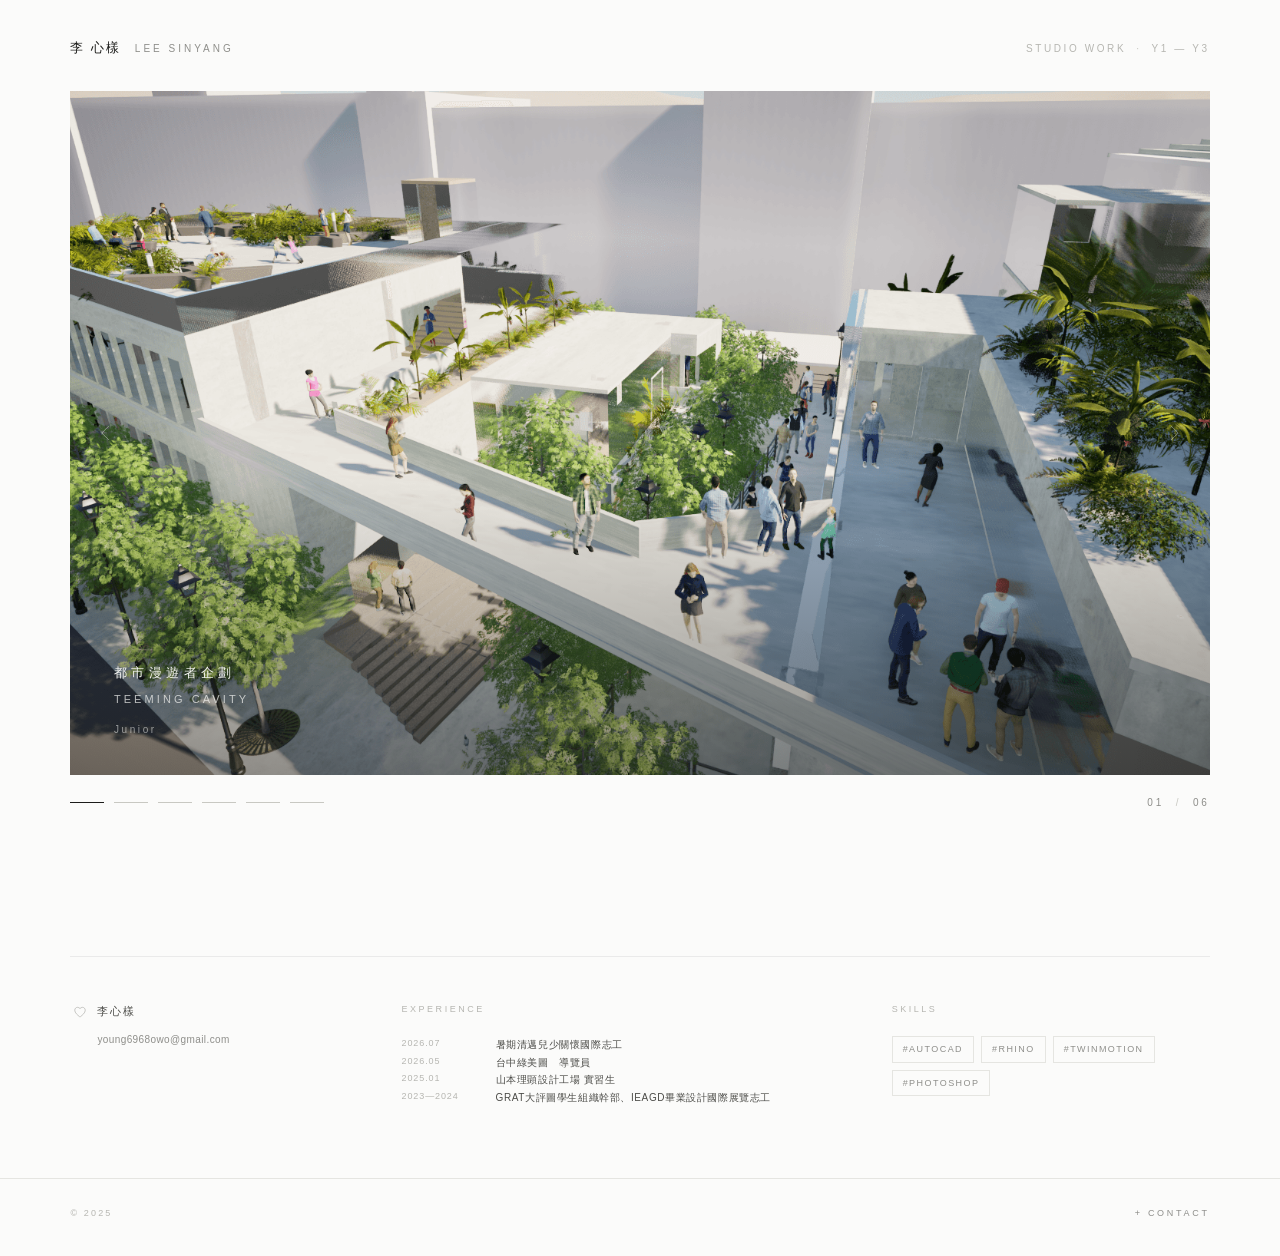
==== commit 3c5a1b62: "Revert all affordance hints to keep pure minimalist architectural layout Co-Authored-By: Claude Sonn" ====
--- a/index.html
+++ b/index.html
@@ -44,7 +44,6 @@
               <p class="s-title-en">TEEMING CAVITY</p>
               <p class="s-meta">Junior</p>
             </div>
-            <span class="view-affordance" aria-hidden="true">VIEW PROJECT <span class="va-arrow">↗</span></span>
           </a>
         </article>
 
@@ -56,7 +55,6 @@
               <p class="s-title-en">EVERYDAY BLOCK</p>
               <p class="s-meta">Junior</p>
             </div>
-            <span class="view-affordance" aria-hidden="true">VIEW PROJECT <span class="va-arrow">↗</span></span>
           </a>
         </article>
 
@@ -68,7 +66,6 @@
               <p class="s-title-en">EPHEMERAL-MASS</p>
               <p class="s-meta">Sophomore</p>
             </div>
-            <span class="view-affordance" aria-hidden="true">VIEW PROJECT <span class="va-arrow">↗</span></span>
           </a>
         </article>
 
@@ -80,7 +77,6 @@
               <p class="s-title-en">SLIT OCULUS</p>
               <p class="s-meta">Sophomore</p>
             </div>
-            <span class="view-affordance" aria-hidden="true">VIEW PROJECT <span class="va-arrow">↗</span></span>
           </a>
         </article>
 
@@ -92,7 +88,6 @@
               <p class="s-title-en">[ IN ] SIGHT · OUT&nbsp;&nbsp;[ OUT ] SITE · IN</p>
               <p class="s-meta">Freshman</p>
             </div>
-            <span class="view-affordance" aria-hidden="true">VIEW PROJECT <span class="va-arrow">↗</span></span>
           </a>
         </article>
 
@@ -104,7 +99,6 @@
               <p class="s-title-en">BETWEEN</p>
               <p class="s-meta">Freshman</p>
             </div>
-            <span class="view-affordance" aria-hidden="true">VIEW PROJECT <span class="va-arrow">↗</span></span>
           </a>
         </article>
 
@@ -122,11 +116,8 @@
           <span id="counterCur">01</span>
           <span class="sep">/</span>
           <span>06</span>
-          <span class="counter-hint" aria-hidden="true">· VIEW <span class="hint-arrow">↗</span></span>
         </div>
       </div>
-
-      <p class="tap-hint" id="tapHint" aria-hidden="true">TAP TO VIEW PROJECT</p>
     </section>
 
     <!-- ============================ PROFILE / FOOTER INFO ============================ -->
--- a/style.css
+++ b/style.css
@@ -121,7 +121,7 @@
   transition: opacity var(--fade) var(--ease), visibility 0s;
 }
 
-.slide-link { display: block; width: 100%; height: 100%; position: relative; cursor: pointer; }
+.slide-link { display: block; width: 100%; height: 100%; position: relative; }
 
 .slide img {
   width: 100%;
@@ -131,42 +131,6 @@
   transition: transform 7200ms linear;
 }
 .slide.is-active img { transform: scale(1.045); }   /* 極輕微推進 */
-
-/* 懸停：明確表達「可點擊進入」的極細微縮放回饋，轉場快於 Ken Burns 的緩慢推進 */
-.slide-link:hover img,
-.slide-link:focus-visible img {
-  transform: scale(1.065);
-  transition: transform 900ms var(--ease);
-}
-
-/* 懸停：淡入的「VIEW PROJECT」提示，與左下角說明文字對稱置於右下角 */
-.view-affordance {
-  position: absolute;
-  right: clamp(20px, 3.4vw, 48px);
-  bottom: clamp(22px, 4vh, 44px);
-  z-index: 2;
-  font-size: .625rem;
-  letter-spacing: .26em;
-  text-transform: uppercase;
-  color: var(--on-image);
-  opacity: 0;
-  transform: translateY(6px);
-  transition: opacity 500ms var(--ease), transform 500ms var(--ease);
-  pointer-events: none;
-}
-.va-arrow {
-  display: inline-block;
-  transition: transform 500ms var(--ease);
-}
-.slide-link:hover .view-affordance,
-.slide-link:focus-visible .view-affordance {
-  opacity: .8;
-  transform: translateY(0);
-}
-.slide-link:hover .va-arrow,
-.slide-link:focus-visible .va-arrow {
-  transform: translate(2px, -2px);
-}
 
 .slide .fig-missing { height: 100%; min-height: 0; border: 0; }
 
@@ -271,19 +235,6 @@
   color: var(--gray);
 }
 .counter .sep { padding: 0 6px; color: var(--line-strong); }
-
-/* 序號旁極微型提示：宛如建築刊物頁碼標註 */
-.counter-hint {
-  margin-left: 10px;
-  font-family: "SFMono-Regular", Consolas, "Menlo", monospace;
-  font-size: .5625rem;         /* 9px */
-  letter-spacing: .2em;
-  color: var(--gray-light);
-}
-.hint-arrow { display: inline-block; }
-
-/* 手機微型提示：首次造訪引導點擊，互動後淡出且不再顯示 */
-.tap-hint { display: none; }
 
 /* ==========================================================================
    PROFILE
@@ -640,22 +591,6 @@
   /* ---- 首頁封面：1:1 正方形 ---- */
   .slides { aspect-ratio: 1 / 1; height: auto; max-height: 80vh; contain: layout paint; }
   .slide { contain: layout paint; }
-
-  /* 觸控裝置沒有真正的懸停狀態，改用下方的 TAP TO VIEW 提示取代 */
-  .view-affordance { display: none; }
-
-  .tap-hint {
-    display: block;
-    margin-top: 12px;
-    text-align: center;
-    font-size: .5625rem;         /* 9px */
-    letter-spacing: .22em;
-    text-transform: uppercase;
-    color: var(--gray-light);
-    opacity: 1;
-    transition: opacity 700ms var(--ease);
-  }
-  .tap-hint.is-hidden { opacity: 0; }
 
   .head-meta { display: none; }
   .profile-grid { grid-template-columns: 1fr; row-gap: 48px; }
